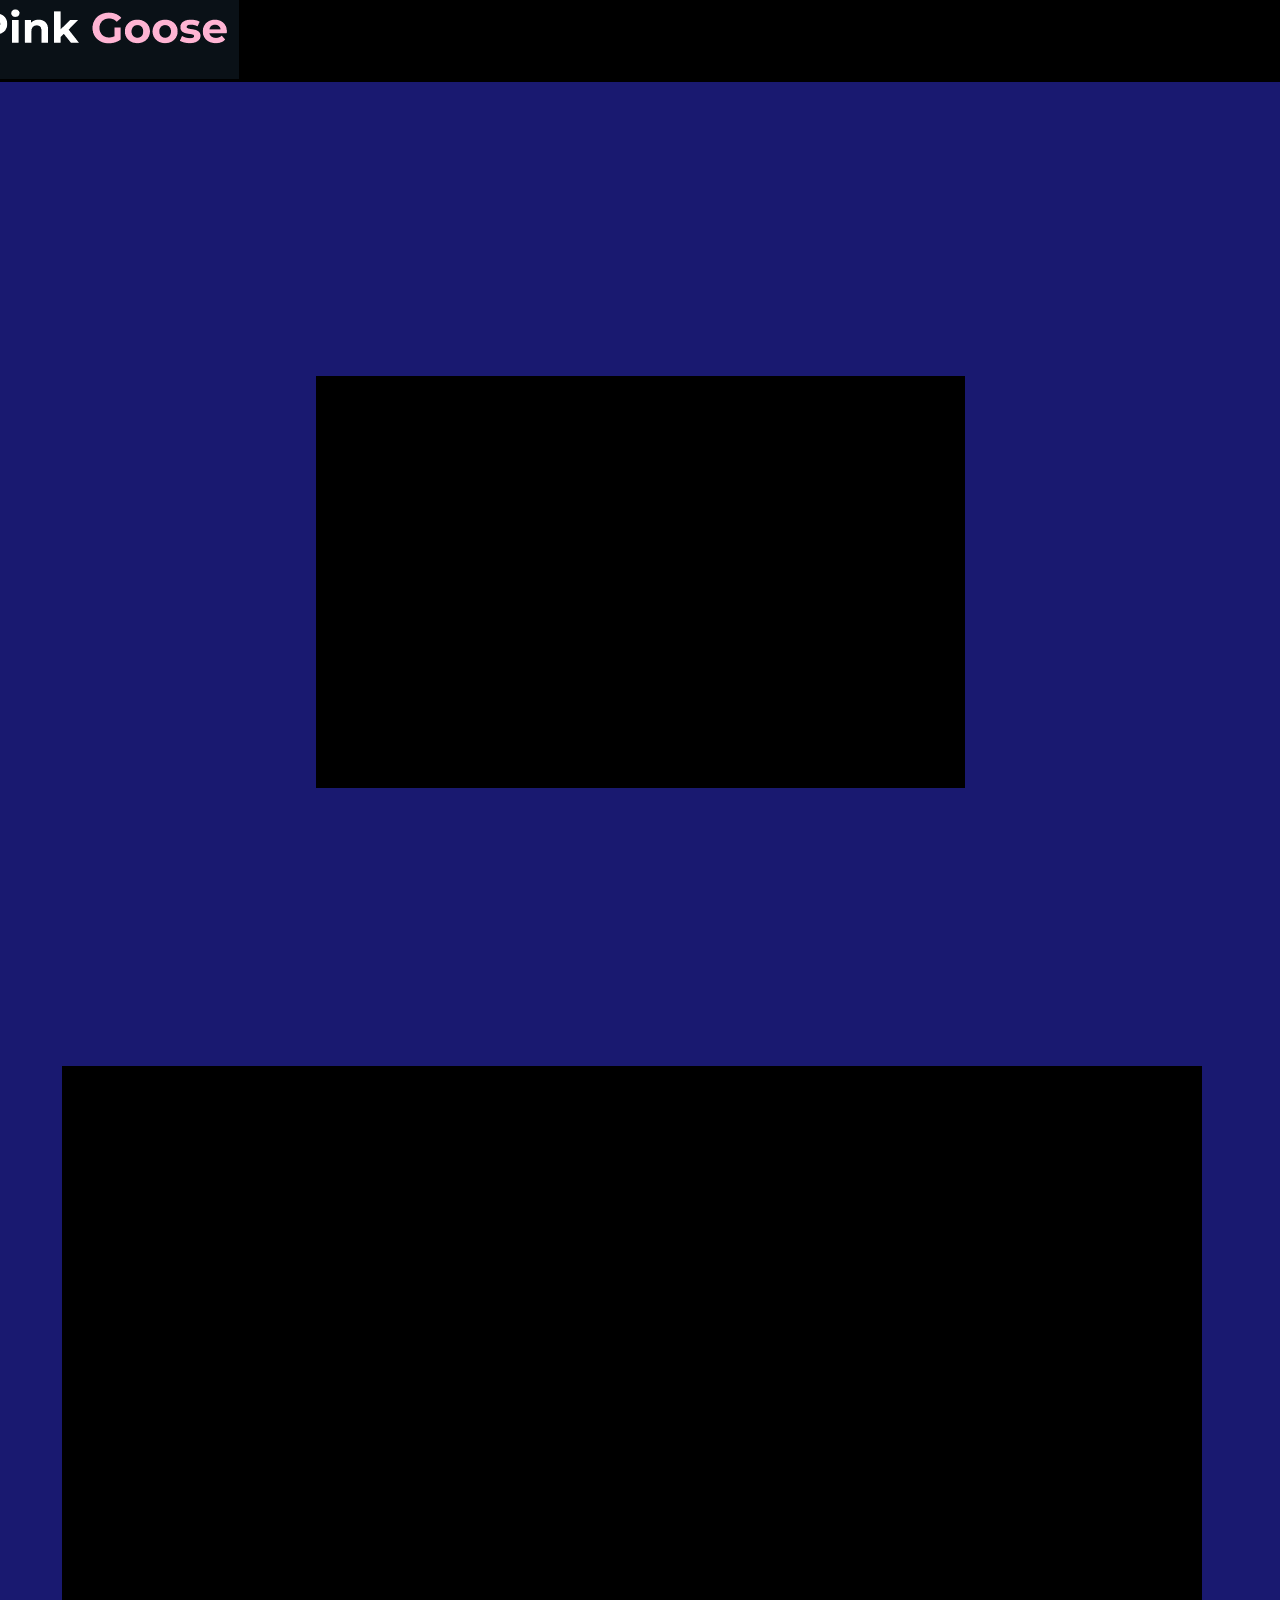
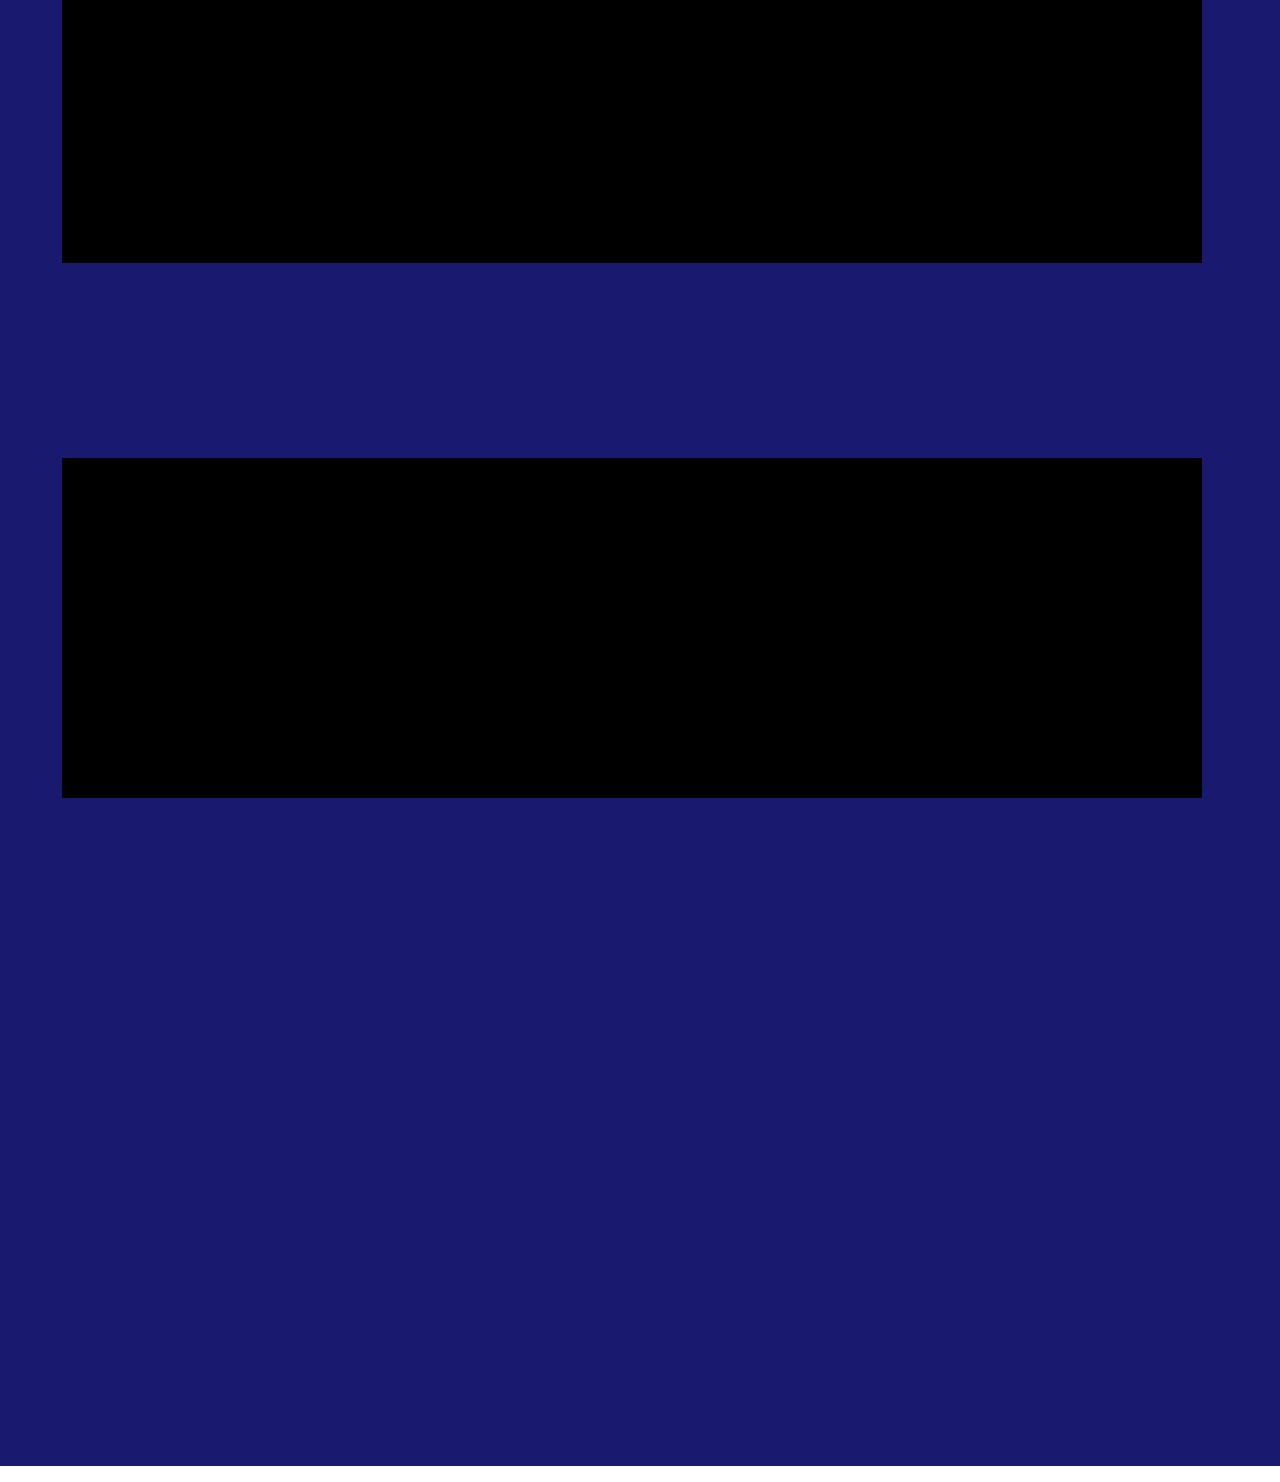
==== website project/index.html @ f0c18ae3 "." ====
<!DOCTYPE html>
<html lang="en">

<head>
    <meta charset="UTF-8">
    <meta name="viewport" content="width=device-width, initial-scale=1.0">
    <title>Document</title>
    <link rel="stylesheet" href="main.css">
</head>

<body>
    <div class="search-menu">
        <img src="img/pinkgooge.png" alt="logo">
   </div>
    <div class="container">
        <div class="hoofd-blok">


        </div>

        <div class="projects">

        </div>


    </div>
    <div class="container2">
        <div class="designed-for">

        </div>

    </div>
    <div class="container3">
        <div class="works-with">

        </div>


    </div>

    </div>

</body>

</html>
---- website project/main.css ----
*{margin: -8px;
padding: 0%;}
.search-menu {
    width: 100%;
    height: 106px;
    background-color: black;
}

.container {
    display: flex; 
    justify-content: center;
    align-items: center;
    width: 100%;
    height: 1000px;
    background-color: midnightblue
}
.hoofd-blok {
    width: 649px;
    height: 412px;
    background-color: black;
    display: flex;
   

}
.container2 {
    display: flex; 
    justify-content: center;
    width: 100%;
    height: 1000px;
    background-color: midnightblue
}
.designed-for{
    width: 1140px;
    height: 797px;
    background-color: black;
    display: flex;
    align-items: center;

}
.container3 {    
    display: flex; 
    justify-content: center;
    width: 100%;
    height: 1000px;
    background-color: midnightblue
}
.works-with {
    width: 1140px;
    height: 340px;
    background-color: black;
    display: flex;
    align-items: center;
}

.container4 {
display: flex; 
    justify-content: center;
}
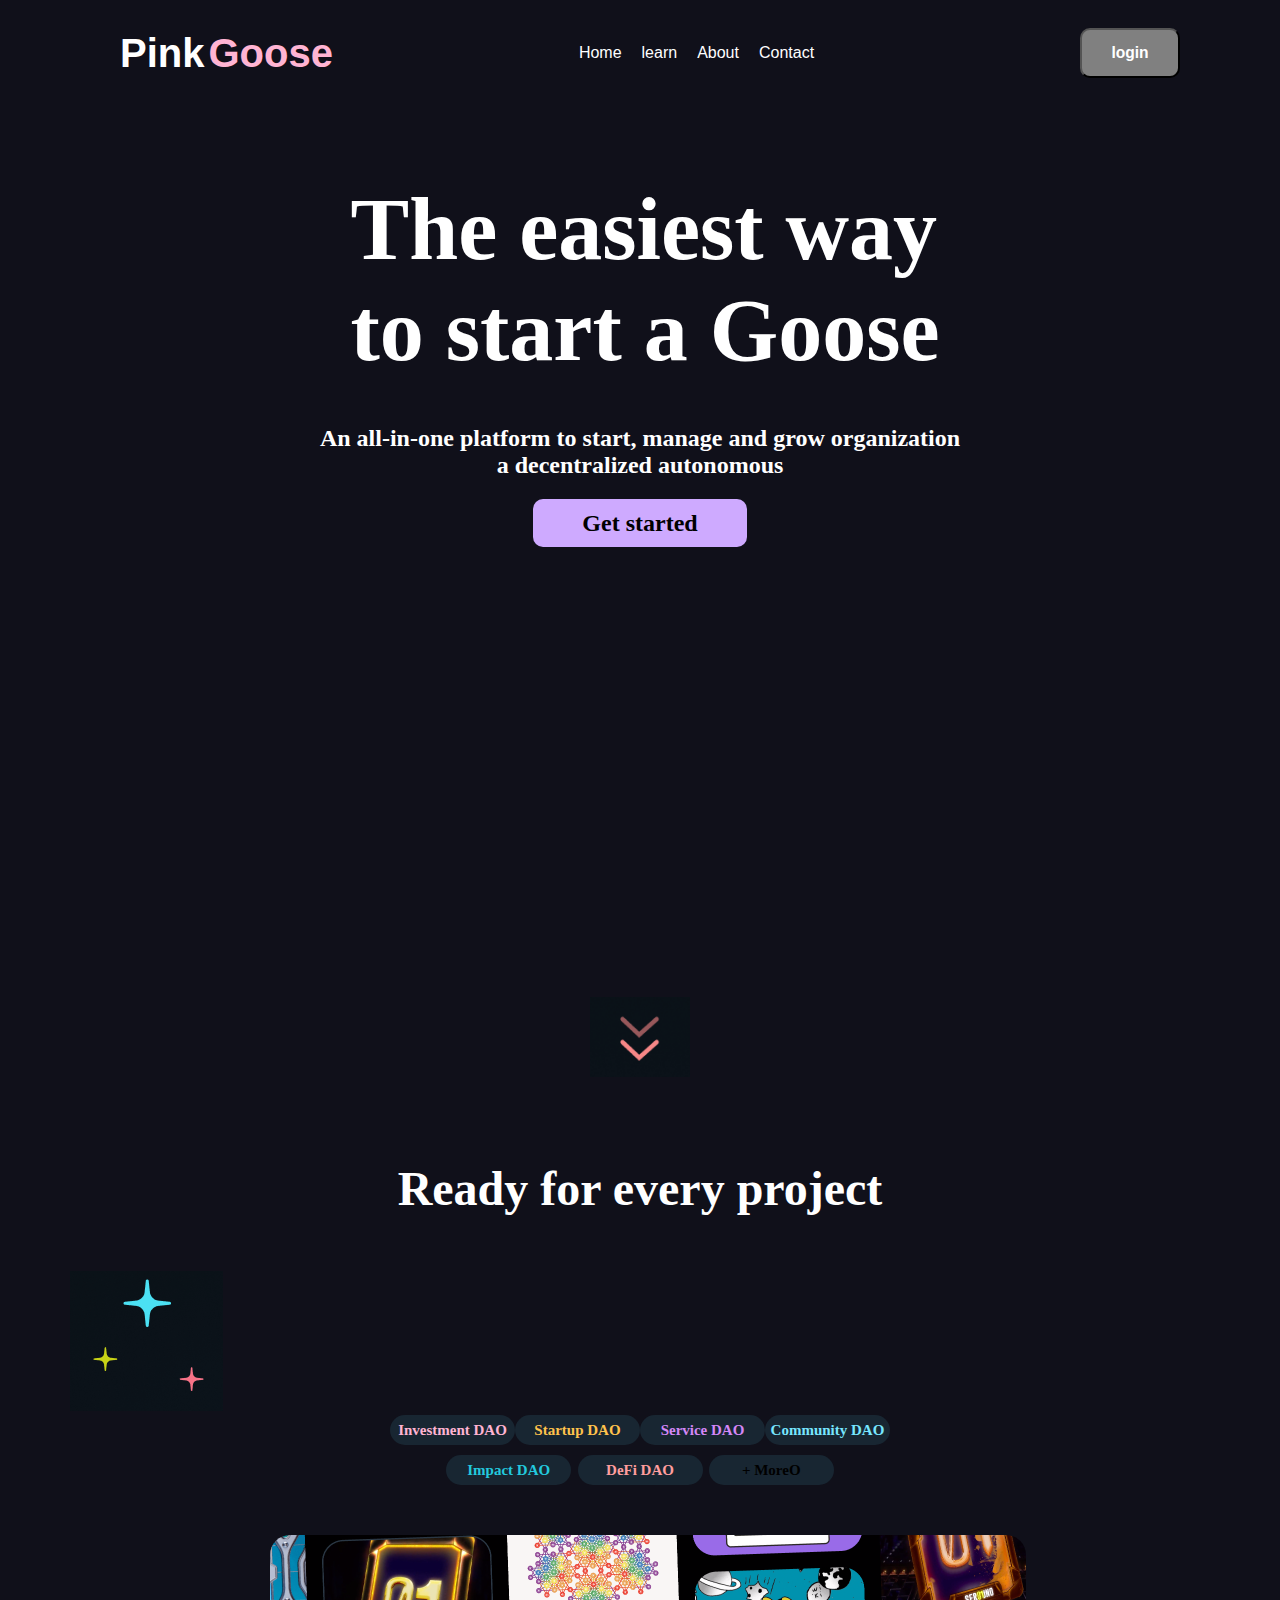
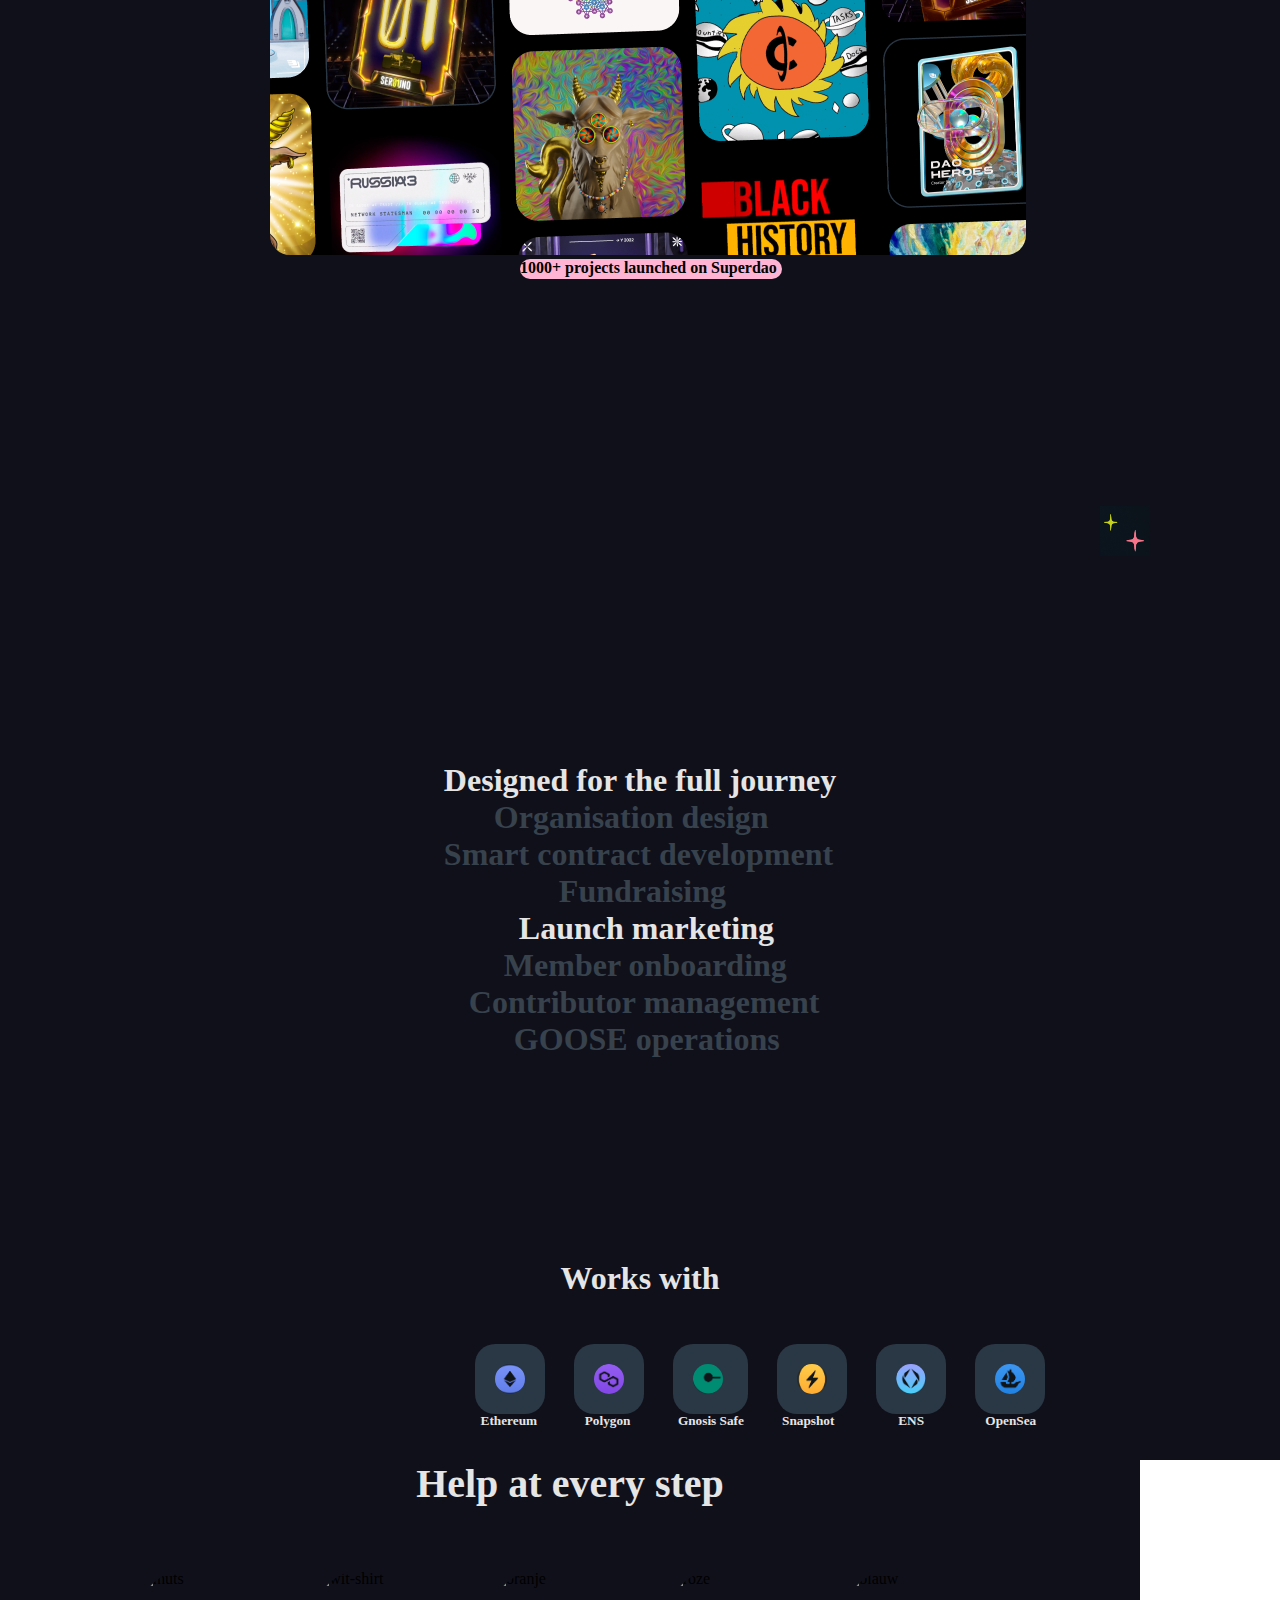
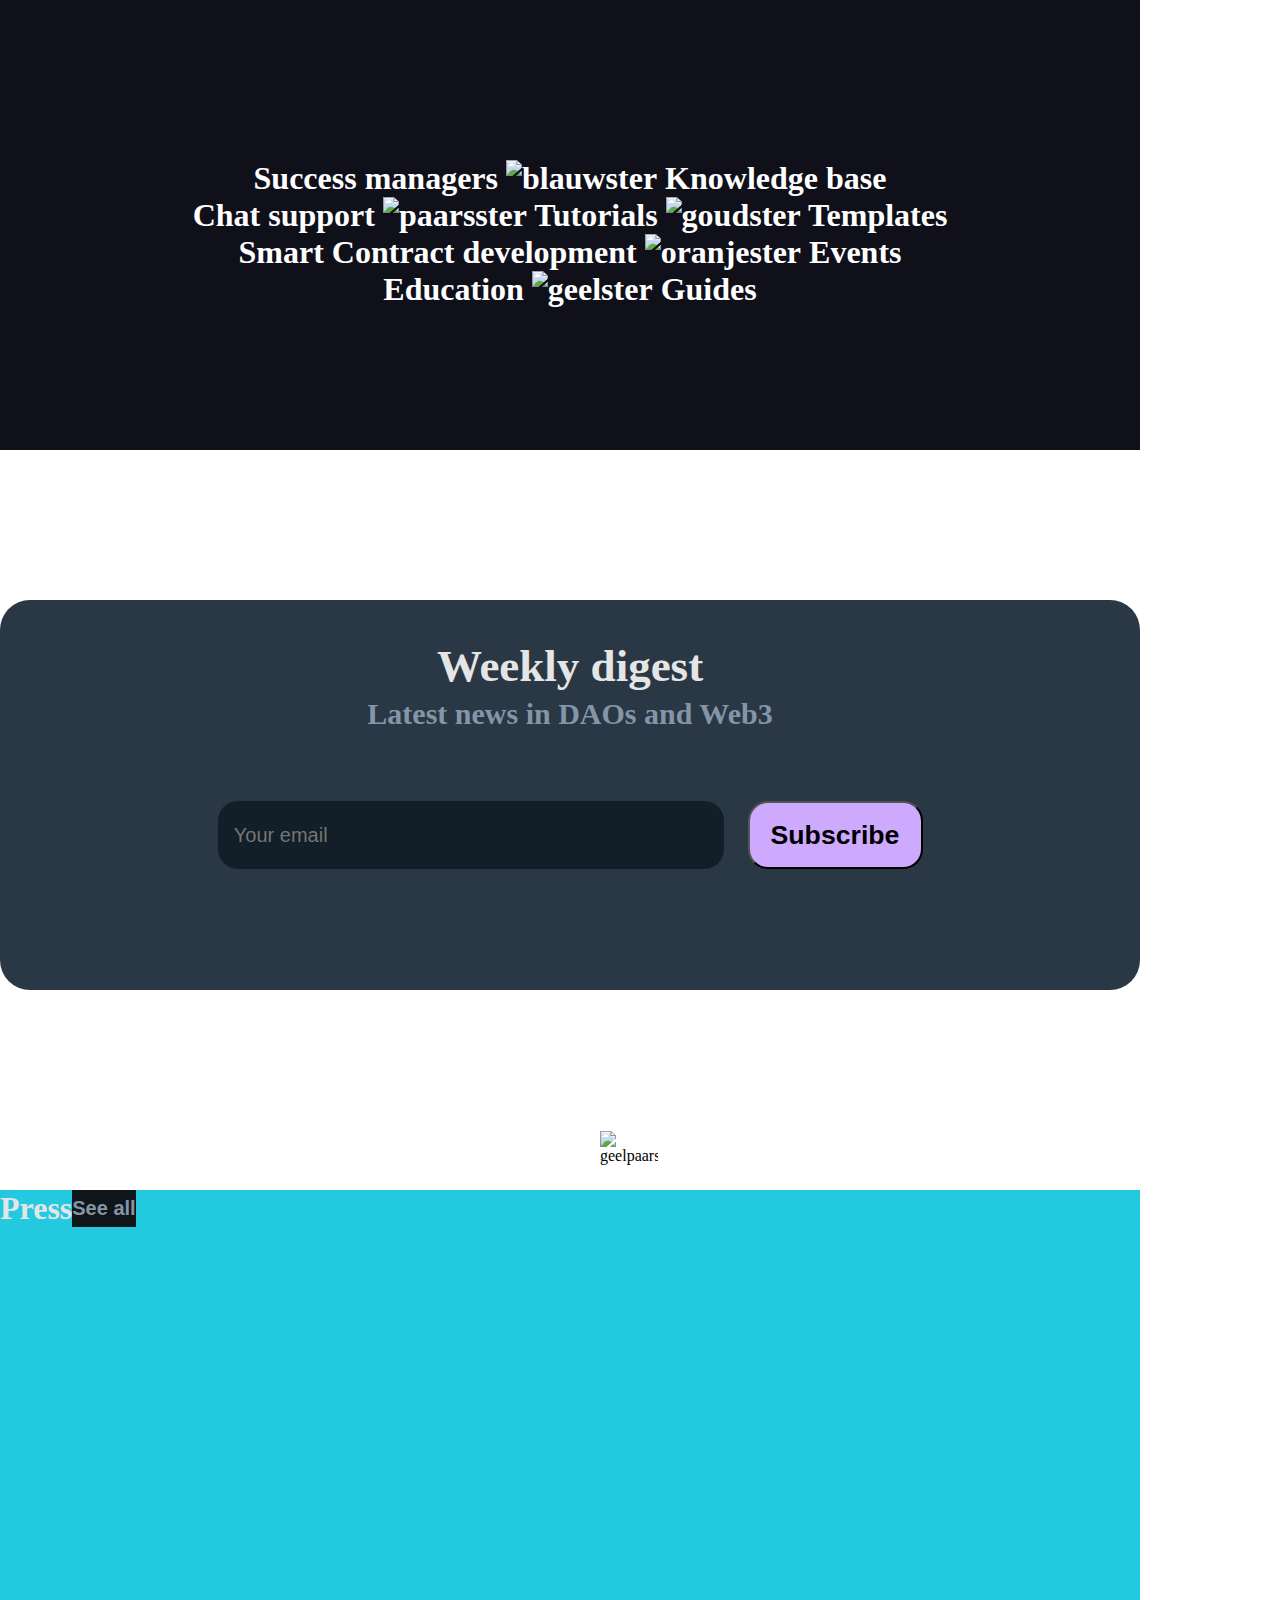
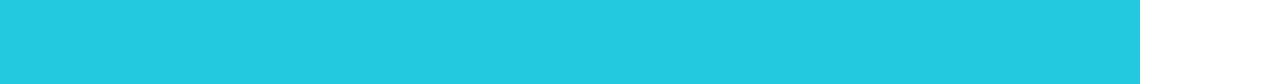
==== commit 106159f3: "." ====
--- a/website project/index.html
+++ b/website project/index.html
@@ -6,40 +6,291 @@
     <meta name="viewport" content="width=device-width, initial-scale=1.0">
     <title>Document</title>
     <link rel="stylesheet" href="main.css">
+
+
+
 </head>
 
+
 <body>
-    <div class="search-menu">
-        <img src="img/pinkgooge.png" alt="logo">
-   </div>
-    <div class="container">
-        <div class="hoofd-blok">
-
-
-        </div>
-
-        <div class="projects">
-
-        </div>
+
+    <div class="body-container">
+        <div class="serach-container">
+            <div class="search-menu">
+
+                <div class="logo">
+
+                    <a class="pink-logo" href="index.html">Pink</a>
+
+                    <a class="goose-logo" href="index.html">Goose</a>
+                </div>
+                <div class="text-container">
+
+                    <a class="home-button" href="index.html">Home</a>
+                    <a class="learn-button" href="learn.html">learn</a>
+                    <a class="about-button" href="about.html">About</a>
+                    <a class="contact-button" href="contact.html">Contact</a>
+                </div>
+
+
+
+                <button class="login">
+                    <h3 class="loginh3">login</h3>
+                </button>
+
+            </div>
+        </div>
+
+
+
+
+
+        <div class="container">
+            <div class="hoofd-blok">
+                <h1 class="text-hoofd-blok">
+                    The easiest way
+                    to start a Goose
+                </h1>
+
+                <h2 class=" all-in-one">
+                    An all-in-one platform to start, manage and grow organization
+
+                </h2>
+                <h2 class="autonomous">
+                    a decentralized autonomous
+
+                </h2>
+
+                <div class="get-started-container">
+                    <div class="get-started">
+                        <h2 class=" get-started-h2">
+                            Get started
+                        </h2>
+                    </div>
+                </div>
+
+            </div>
+
+            <img class="rozepijl" src="rozepijol.png" alt="">
+
+        </div>
+
+
+
+        <div class="container2">
+            <div class="ready-for">
+                <div class="ready-container">
+                    <h1 class="Ready-for-every-project">
+                        Ready for every project
+                    </h1>
+                    <img src="sterretjes.png" alt="">
+
+                    <div class="button-container1">
+                        <div class="investment-DAO">
+                            <h4 class="investemnth3">Investment DAO</h4>
+                        </div>
+                        <div class="startup-DAO">
+                            <h4 class="startuph4">Startup DAO</h4>
+
+                        </div>
+                        <div class="service-DAO">
+                            <h4 class="serviceh4">Service DAO</h4>
+
+                        </div>
+                        <div class="community-DAO">
+                            <h4 class="communityh4">Community DAO</h4>
+
+                        </div>
+                    </div>
+                    <div class="button-container2">
+                        <div class="impact-DAO">
+                            <h4 class="impact">Impact DAO</h4>
+
+                        </div>
+                        <div class="defi-DAO">
+                            <h4 class="defih4">DeFi DAO</h4>
+
+                        </div>
+                        <div class="more-DAO">
+                            <h4 class="moreh4">+ MoreO</h4>
+
+                        </div>
+
+                    </div>
+
+                    <img class="readyfor" src="ready for.png" alt="">
+                    <div class="p1000">
+                        <h4>1000+ projects launched on Superdao</h4>
+                    </div>
+
+
+                </div>
+            </div>
+
+        </div>
+
+        <div class="image-container">
+            <img class="image_" src="image.png" alt="">
+        </div>
+
+        <div class="designed-for-container">
+
+            <div designed-text-container>
+                <h1 class="Designed-for-the-full-journey">
+                    Designed for the full journey
+                </h1>
+                <h1 class="Organisation-design">
+                    Organisation design
+                </h1>
+                <h1 class="Smart-contract-development">
+                    Smart contract development
+                </h1>
+
+                <h1 class="Fundraising">
+                    Fundraising
+                </h1>
+
+                <h1 class="Launch-marketing">
+                    Launch marketing
+                </h1>
+
+                <h1 class="Member-onboarding">
+                    Member onboarding
+                </h1>
+
+                <h1 class="Contributor-management">
+                    Contributor management
+                </h1>
+
+                <h1 class="GOOSE-operations">
+                    GOOSE operations
+                </h1>
+
+            </div>
+
+
+        </div>
+
+       <div class="works-container">
+        <div class="WorksWith-container">
+            <h1 class="Works-with">
+                Works with
+            </h1>
+        </div>
+        <div class="works-blokjes-container">
+
+            <div class="Ethereum-div">
+                
+                <img class="etherium-img" src="etherium-img.png" alt="">
+                <h5 class="Ethereumh5"> Ethereum
+
+                </h5>
+                
+            </div>
+            
+
+            <div class="Polygon-div">
+               <img class="polygon-img" src="polygon-img.png" alt="">
+                <h5 class="Polygonh5">Polygon
+
+                </h5>
+            </div>
+
+            <div class="Gnosis-Safe-div">
+               <img class="Gnosis-Safe-img" src="Gnosis-Safe-img.png" alt="">
+                <h5 class="GnosisSafeh5">Gnosis Safe
+
+                </h5>
+            </div>
+
+            <div class="Snapshot-div">
+                <img class="Snapshot-img" src="Snapshot-img.png" alt="">
+                <h5 class="Snapshoth5">Snapshot
+
+                </h5>
+            </div>
+
+            <div class="ENS-div">
+                <img class="ENS-img" src="ENS-img.png" alt="">
+                <h5 class="ENSh5">ENS
+
+                </h5>
+            </div>
+
+            <div class="OpenSea-div">
+                <img class="OpenSea-img" src="OpenSea-img.png" alt="">
+                <h5 class="OpenSeah5">OpenSea
+
+                </h5>
+            </div>
+
+            </div>
+
+        </div>
+
+        <div class="helpatstep">
+            <div class="helptitel">
+              <h1>Help at every step</h1>
+            </div>
+            <div class="vijf-fotos">
+            <img class="muts" src="images/Man met muts.png" alt="muts">
+            <img class="wit-shirt" src="images/Meisje met wit shirt.png" alt="wit-shirt">
+            <img class="oranje-shirt" src="images/Oranje shirt.png" alt="oranje">
+            <img class="roze-shirt" src="images/Roze shirt.png" alt="roze">
+            <img class="blauw-shirt" src="images/Blauwe shirt.png" alt="blauw">
+            </div>
+            <div class="beschrijving">
+              <h1>Success managers
+                <img class="singleblauw" src="images/Singleblue.png" alt="blauwster">
+                Knowledge base
+              </h1>
+              <h1>Chat support
+                <img class="singlepurple" src="images/Singlepurple.png" alt="paarsster">
+                Tutorials
+                <img class="singlegold" src="images/Singlegold.png" alt="goudster">
+                Templates
+              </h1>
+              <h1>Smart Contract development
+                <img class="singleorange" src="images/Singleorange.png" alt="oranjester">
+                Events
+              </h1>
+              <h1>Education
+                <img class="singleyellow" src="images/Singleyellow.png" alt="geelster">
+                Guides
+              </h1>
+            </div>
+        </div>
+        
+        <div class="spacecontainer5"></div>
+        
+         <div class="weekly-digest">
+          <h1 class="weekly">Weekly digest</h1>
+          <h2 class="latest">Latest news in DAOs and Web3</h2>
+          <div class="email-subscribe">
+            <input class="input" placeholder="   Your email"></input>
+            <button class="paarsbutton">
+              <h1>Subscribe</h1>
+            </button>
+          </div>
+         </div>
+        
+         <div class="spacecontainer6">
+        
+          <img class="tweedegeelpaars" src="images/Geelpaars.png" alt="geelpaarsster">
+         </div>
+         <div class="press">
+        <div class="pressrij">
+          <h1 class="presstitel">Press</h1>
+         <button class="seeall1"><h2>See all</h2></button>
+        </div>
+         </div>
+
+
+
 
 
     </div>
-    <div class="container2">
-        <div class="designed-for">
-
-        </div>
-
     </div>
-    <div class="container3">
-        <div class="works-with">
-
-        </div>
-
-
-    </div>
-
-    </div>
-
 </body>
 
 </html>--- a/website project/main.css
+++ b/website project/main.css
@@ -1,59 +1,778 @@
-*{margin: -8px;
-padding: 0%;}
-.search-menu {
-    width: 100%;
-    height: 106px;
-    background-color: black;
-}
-
-.container {
-    display: flex; 
-    justify-content: center;
-    align-items: center;
-    width: 100%;
-    height: 1000px;
-    background-color: midnightblue
-}
-.hoofd-blok {
-    width: 649px;
-    height: 412px;
-    background-color: black;
-    display: flex;
-   
-
-}
-.container2 {
-    display: flex; 
-    justify-content: center;
-    width: 100%;
-    height: 1000px;
-    background-color: midnightblue
-}
-.designed-for{
-    width: 1140px;
-    height: 797px;
-    background-color: black;
-    display: flex;
-    align-items: center;
-
-}
-.container3 {    
-    display: flex; 
-    justify-content: center;
-    width: 100%;
-    height: 1000px;
-    background-color: midnightblue
-}
-.works-with {
-    width: 1140px;
-    height: 340px;
-    background-color: black;
-    display: flex;
-    align-items: center;
-}
-
-.container4 {
-display: flex; 
-    justify-content: center;
-}
-
+        * {
+            margin: 0;
+            padding: 0;
+        }
+
+        body {
+            width: 100%;
+        }
+
+        .body-container {
+            width: 100%;
+
+
+        }
+
+        .search-menu {
+            width: 100%;
+            height: 106px;
+            background-color: black;
+            display: flex;
+            justify-content: space-between;
+            align-items: center;
+            background-color: rgb(16, 16, 26);
+            position: sticky;
+            top: 0;
+        }
+
+
+
+        .home-button {
+
+            color: white;
+            text-decoration: none;
+            margin-right: 20px;
+        }
+
+
+        .learn-button {
+            color: white;
+            text-decoration: none;
+            margin-right: 20px;
+        }
+
+        .about-button {
+            color: white;
+            text-decoration: none;
+            margin-right: 20px;
+        }
+
+        .contact-button {
+            color: white;
+            text-decoration: none;
+            margin-right: 20px;
+        }
+
+        .text-container {
+            display: flex;
+            justify-content: center;
+            align-items: center;
+            width: 400px;
+            height: 21px;
+            background-color: rgb(16, 16, 26);
+            font-family: "Montserrat", sans-serif;
+            margin-right: 0px;
+        }
+
+        .logo {
+            margin-left: 120px;
+        }
+
+        .pink-logo {
+            font-family: "Montserrat",
+                sans-serif;
+            font-weight: bold;
+            font-size: 40px;
+            color: #fff;
+            text-decoration: none;
+        }
+
+        .goose-logo {
+            font-family: "Montserrat",
+                sans-serif;
+            font-weight: bold;
+            font-size: 40px;
+            word-spacing: 50px;
+            color: #ffB4D3;
+            text-decoration: none;
+        }
+
+        .login {
+            width: 100px;
+            height: 50px;
+            background-color: grey;
+            margin-right: 100px;
+            border-radius: 10px;
+        }
+
+        .loginh3 {
+            color: white;
+        }
+
+
+
+        .container {
+            display: flex;
+            flex-direction: column;
+            justify-content: center;
+            align-items: center;
+            width: 100%;
+            height: 1000px;
+            background-color: rgb(16, 16, 26);
+        }
+
+        .hoofd-blok {
+            width: 649px;
+            height: 412px;
+            background-color: rgb(16, 16, 26);
+            display: flex;
+            justify-content: start;
+            align-items: center;
+            flex-direction: column;
+            margin-bottom: 350px;
+
+
+
+        }
+
+        .text-hoofd-blok {
+            display: flex;
+            justify-content: center;
+            align-items: center;
+            color: white;
+            width: 649px;
+            height: 412px;
+            font-size: 550%;
+            margin-left: 70px;
+        }
+
+        .all-in-one {
+            display: flex;
+            justify-content: center;
+            align-items: center;
+            color: white;
+        }
+
+        .autonomous {
+            display: flex;
+            justify-content: center;
+            align-items: center;
+            color: white;
+        }
+
+        .get-started-container {
+            display: flex;
+            text-align: center;
+            width: 214px;
+            height: 68px;
+            background-color: #ceaaff;
+            border: none;
+            border-radius: 10px;
+            margin-top: 20px;
+
+        }
+
+        .get-started {
+            display: flex;
+            width: 214px;
+            justify-content: center;
+            align-items: center;
+            text-align: center;
+
+        }
+
+        .get-started-h2 {
+            display: flex;
+            justify-content: center;
+            align-items: center;
+            border-radius: 50%;
+        }
+
+        .pijltjescontainer {
+            display: flex;
+            justify-content: center;
+            align-items: center;
+            width: 100px;
+            height: 100px;
+        }
+
+        .rozepijl {
+            width: 50px;
+            margin-top: 100px;
+
+        }
+
+        .container2 {
+            display: flex;
+            justify-content: center;
+            width: 100%;
+            height: 1000px;
+            background-color: rgb(16, 16, 26)
+        }
+
+
+        .ready-container {
+            width: 1140px;
+            height: 100px;
+        }
+
+        .ready-for {
+            width: 1140px;
+            height: 797px;
+            background-color: rgb(16, 16, 26);
+        }
+
+        .readyfor {
+            margin-left: 200px;
+            margin-top: 50px;
+            border-radius: 20px;
+        }
+
+        .rozepijl {
+            display: flex;
+            justify-content: center;
+            align-items: center;
+            height: 80px;
+            width: 100px;
+
+        }
+
+        .Ready-for-every-project {
+            display: flex;
+            justify-content: center;
+            align-items: center;
+            color: white;
+            margin: 55px;
+            font-size: 300%;
+
+
+        }
+
+        .button-container1 {
+            display: flex;
+            width: 500px;
+            height: 30px;
+            justify-content: space-between;
+            align-items: center;
+            margin-left: 320px;
+
+        }
+
+        .investment-DAO {
+            display: flex;
+            justify-content: center;
+            align-items: center;
+            width: 125px;
+            height: 30px;
+            background-color: #182632;
+            border-radius: 30px;
+            color: #ffB4D3;
+            font-size: 15px;
+        }
+
+
+        .startup-DAO {
+            display: flex;
+            justify-content: center;
+            align-items: center;
+            width: 125px;
+            height: 30px;
+            background-color: #182632;
+            ;
+            border-radius: 30px;
+            font-size: 15px;
+            color: #FFC24C;
+        }
+
+        .service-DAO {
+
+            display: flex;
+            justify-content: center;
+            align-items: center;
+            width: 125px;
+            height: 30px;
+            background-color: #182632;
+            ;
+            border-radius: 30px;
+            font-size: 15px;
+            color: #D387F7;
+
+        }
+
+        .community-DAO {
+
+            display: flex;
+            justify-content: center;
+            align-items: center;
+            width: 125px;
+            height: 30px;
+            background-color: #182632;
+            border-radius: 30px;
+            font-size: 15px;
+            color: #77E6FF;
+
+        }
+
+        .button-container2 {
+            display: flex;
+            width: 400px;
+            height: 30px;
+            justify-content: space-evenly;
+            align-items: center;
+            margin-left: 370px;
+            margin-top: 10px;
+        }
+
+        .impact-DAO {
+            display: flex;
+            justify-content: center;
+            align-items: center;
+            width: 125px;
+            height: 30px;
+            background-color: #182632;
+            border-radius: 30px;
+            font-size: 15px;
+            color: #23C9DE;
+
+
+        }
+
+        .defi-DAO {
+            display: flex;
+            justify-content: center;
+            align-items: center;
+            width: 125px;
+            height: 30px;
+            background-color: #182632;
+            border-radius: 30px;
+            font-size: 15px;
+            color: #FF9E9E;
+        }
+
+        .more-DAO {
+            display: flex;
+            justify-content: center;
+            align-items: center;
+            width: 125px;
+            height: 30px;
+            background-color: #182632;
+            border-radius: 30px;
+            font-size: 15px;
+
+        }
+
+        .p1000 {
+            width: 262px;
+            height: 20px;
+            background-color: #FFB4D3;
+            border-radius: 10px;
+            margin-left: 450px;
+        }
+
+        .designed-for-container {
+            width: auto;
+            height: 700px;
+            display: flex;
+            justify-content: center;
+            align-items: center;
+            background-color: rgb(16, 16, 26);
+        }
+
+        .image-container{
+            background-color: rgb(16, 16, 26);
+
+        }
+
+        .image_{
+            width: 50px;
+            height: 50px;
+            margin-left: 1100px;
+        }
+
+
+        .Designed-for-the-full-journey {
+            color: #E5E5E5;
+        }
+
+
+        .Organisation-design {
+            margin-left: 50px;
+            color: #37424D;
+        }
+
+        .Smart-contract-development {
+            color: #37424D;
+        }
+
+        .Fundraising {
+            margin-left: 115px;
+            color: #37424D;
+        }
+
+        .Launch-marketing {
+            margin-left: 75px;
+            color: #E5E5E5;
+        }
+
+        .Member-onboarding {
+            margin-left: 60px;
+            color: #37424D;
+        }
+
+        .Contributor-management {
+            margin-left: 25px;
+            color: #37424D;
+        }
+
+        .GOOSE-operations {
+            margin-left: 70px;
+            color: #37424D;
+        }
+
+        .works-container{
+            display: flex;
+            flex-direction: column;
+            background-color: rgb(16, 16, 26);
+            width: auto;
+            height: 200px;
+        }
+       
+        .WorksWith-container {
+            width: auto;
+            height: 40px;
+            background-color: rgb(16, 16, 26);
+        }
+
+    
+        .Works-with{
+            color: #E5E5E5;
+            display: flex;
+            justify-content: center;
+            align-items: center;
+        }
+
+        .works-blokjes-container{
+            width: 600px;
+            height: 200px;
+            display: flex;
+            flex-direction: row;
+            justify-content: space-around;
+            align-items: center;
+            margin-left: 460px;
+        }
+
+        .Ethereum-div{
+            width: 70px;
+            height: 70px;
+            background-color: #2A3744;
+            border-radius: 20px;
+        }
+
+        .Ethereumh5{
+            color: #E5E5E5;
+            margin-top: 15px;
+            margin-left: 6px;
+        }
+
+        .etherium-img{
+            width: 30px;
+            height: 30px;
+            border-radius: 20px;
+            margin-left: 20px;
+            margin-top: 20px;
+        }
+
+        .Polygon-div{
+            width: 70px;
+            height: 70px;
+            background-color: #2A3744;
+            border-radius: 20px;
+        }
+
+        .polygon-img{
+            width: 30px;
+            height: 30px;
+            border-radius: 20px;
+            margin-left: 20px;
+            margin-top: 20px;
+        }
+
+        .Polygonh5{
+            color: #E5E5E5;
+            margin-top: 15px;
+            margin-left: 11px;
+        }
+
+        .Gnosis-Safe-div{
+            width: 75px;
+            height: 70px;
+            background-color: #2A3744;
+            border-radius: 20px;
+        }
+
+        .Gnosis-Safe-img{
+            width: 30px;
+            height: 30px;
+            border-radius: 20px;
+            margin-left: 20px;
+            margin-top: 20px;
+        }
+
+        .GnosisSafeh5{
+            color: #E5E5E5;
+            margin-top: 15px;
+            margin-left: 5px;
+        }
+
+        .Snapshot-div{
+            width: 70px;
+            height: 70px;
+            background-color: #2A3744;
+            border-radius: 20px;
+        }
+
+        .Snapshot-img{
+            width: 30px;
+            height: 30px;
+            border-radius: 20px;
+            margin-left: 20px;
+            margin-top: 20px;
+        }
+
+        .Snapshoth5{
+            color: #E5E5E5;
+            margin-top: 15px;
+            margin-left: 5px;
+        }
+
+        .ENS-div{
+            width: 70px;
+            height: 70px;
+            background-color: #2A3744;
+            border-radius: 20px; 
+        }
+
+        .ENS-img{
+            width: 30px;
+            height: 30px;
+            border-radius: 20px;
+            margin-left: 20px;
+            margin-top: 20px;
+        }
+
+        .ENSh5{
+            color: #E5E5E5;
+            margin-top: 15px;
+            margin-left: 22px;
+        }
+
+        .OpenSea-div{
+            width: 70px;
+            height: 70px;
+            background-color: #2A3744;
+            border-radius: 20px; 
+        }
+
+        .OpenSea-img{
+            width: 30px;
+            height: 30px;
+            border-radius: 20px;
+            margin-left: 20px;
+            margin-top: 20px;
+        }
+
+        .OpenSeah5{
+            color: #E5E5E5;
+            margin-top: 15px;
+            margin-left: 10px;
+        }
+
+        .helpatstep{
+            width: 1140px;
+            height: 590px;
+            background-color: blue;
+            display: flex;
+            align-items: center;
+            flex-direction: column;
+            background-color:rgb(16, 16, 26);
+        }
+        
+        .helptitel{
+            width: 1140px;
+            height: 80px;
+            text-align: center;
+            color: #E5E5E5;
+            font-family: Lato;
+            font-size: 20px;
+            padding-bottom: 30px;
+        }
+        
+        .vijf-fotos{
+            width: 900px;
+            height: 160px;
+            display: flex;
+            justify-content: space-evenly;
+            flex-direction: row;
+            margin-bottom: 30px;
+        }
+        
+        .muts{
+            width: 160px;
+            height: 160px;
+            border-radius: 50px 50px;
+        }
+        
+        .wit-shirt{
+            width: 160px;
+            height: 160px;
+            border-radius: 50px 50px;
+        }
+        
+        .oranje-shirt{
+            width: 160px;
+            height: 160px;
+            border-radius: 50px 50px;
+        }
+        
+        .roze-shirt{
+            width: 160px;
+            height: 160px;
+            border-radius: 50px 50px;
+        }
+        
+        .blauw-shirt{
+            width: 160px;
+            height: 160px;
+            border-radius: 50px 50px;
+        }
+        
+        .beschrijving{
+            height: auto;
+            width: auto;
+            font-family: Lato;
+            display: flex;
+            flex-direction: column;
+            color: #FFFFFF;
+            text-align: center;
+        }
+        
+        .singleblauw {
+            height: 30px;
+            width: 30px;
+        }
+        
+        .singlepurple {
+            height: 30px;
+            width: 30px;
+        }
+        
+        .singlegold {
+            height: 30px;
+            width: 30px;
+        }
+        
+        .singleorange {
+            height: 30px;
+            width: 30px;
+        }
+        
+        .singleyellow {
+            height: 30px;
+            width: 30px;
+        }
+        
+        /*Weekly digest*/
+        
+        .spacecontainer5 {
+            height: 150px;
+            width: 100%;
+        }
+        
+        .weekly-digest {
+            display: flex;
+            flex-direction: column;
+            width: 1140px;
+            height: 390px;
+            background-color: #707F8D;
+            font-family: Lato;
+            border-radius: 30px;
+            background-color: #2A3744;
+            align-items: center;
+        }
+        
+        .weekly {
+            color: #E5E5E5;
+            font-size: 45px;
+            margin-top: 40px;
+            margin-bottom: 5px;
+        }
+        
+        .latest {
+            color: #8395A7;
+            font-size: 30px;
+            margin-bottom: 40px;
+        }
+        
+        .email-subscribe {
+        width: 705px;
+        height: auto;
+        display: flex;
+        flex-direction: row;
+        margin-top: 30px;
+        }
+        
+        .input {
+        width: 506px;
+        height: 68px;
+        background-color: #121E28;
+        border-radius: 20px;
+        color: #E5E5E5;
+        font-size: 20px;
+        border: none;
+        margin-right: 24px;
+        }
+        
+        .paarsbutton {
+        width: 175px;
+        height: 68px;
+        background-color: #CEAAFF;
+        border-radius: 20px;
+        display: flex;
+        justify-content: center;
+        text-align: center;
+        align-items: center;
+        }
+        
+        /*Press*/
+        
+        .spacecontainer6 {
+            width: 100%;
+            height: 200px;
+            display: flex;
+            align-items: flex-end;
+            padding-left: 600px;
+        }
+        
+        .tweedegeelpaars {
+            width: 58px;
+            height: 59px;
+        }
+        
+        .press {
+            width: 1140px;
+            height: 494px;
+            display: flex;
+            flex-direction: column;
+            background-color: #23C9DE;
+        }
+        
+        .pressrij {
+            display: flex;
+            flex-direction: row;
+            
+        }
+        
+        .presstitel {
+        font-family: Lato;
+        color: #E5E5E5;
+        }
+        
+        .seeall1 {
+        cursor: pointer;
+        border: none;
+        font-family: Montserrat,sans-serif;
+        color: #8395A7;
+        background-color: #10151A;
+        }
+        
+
